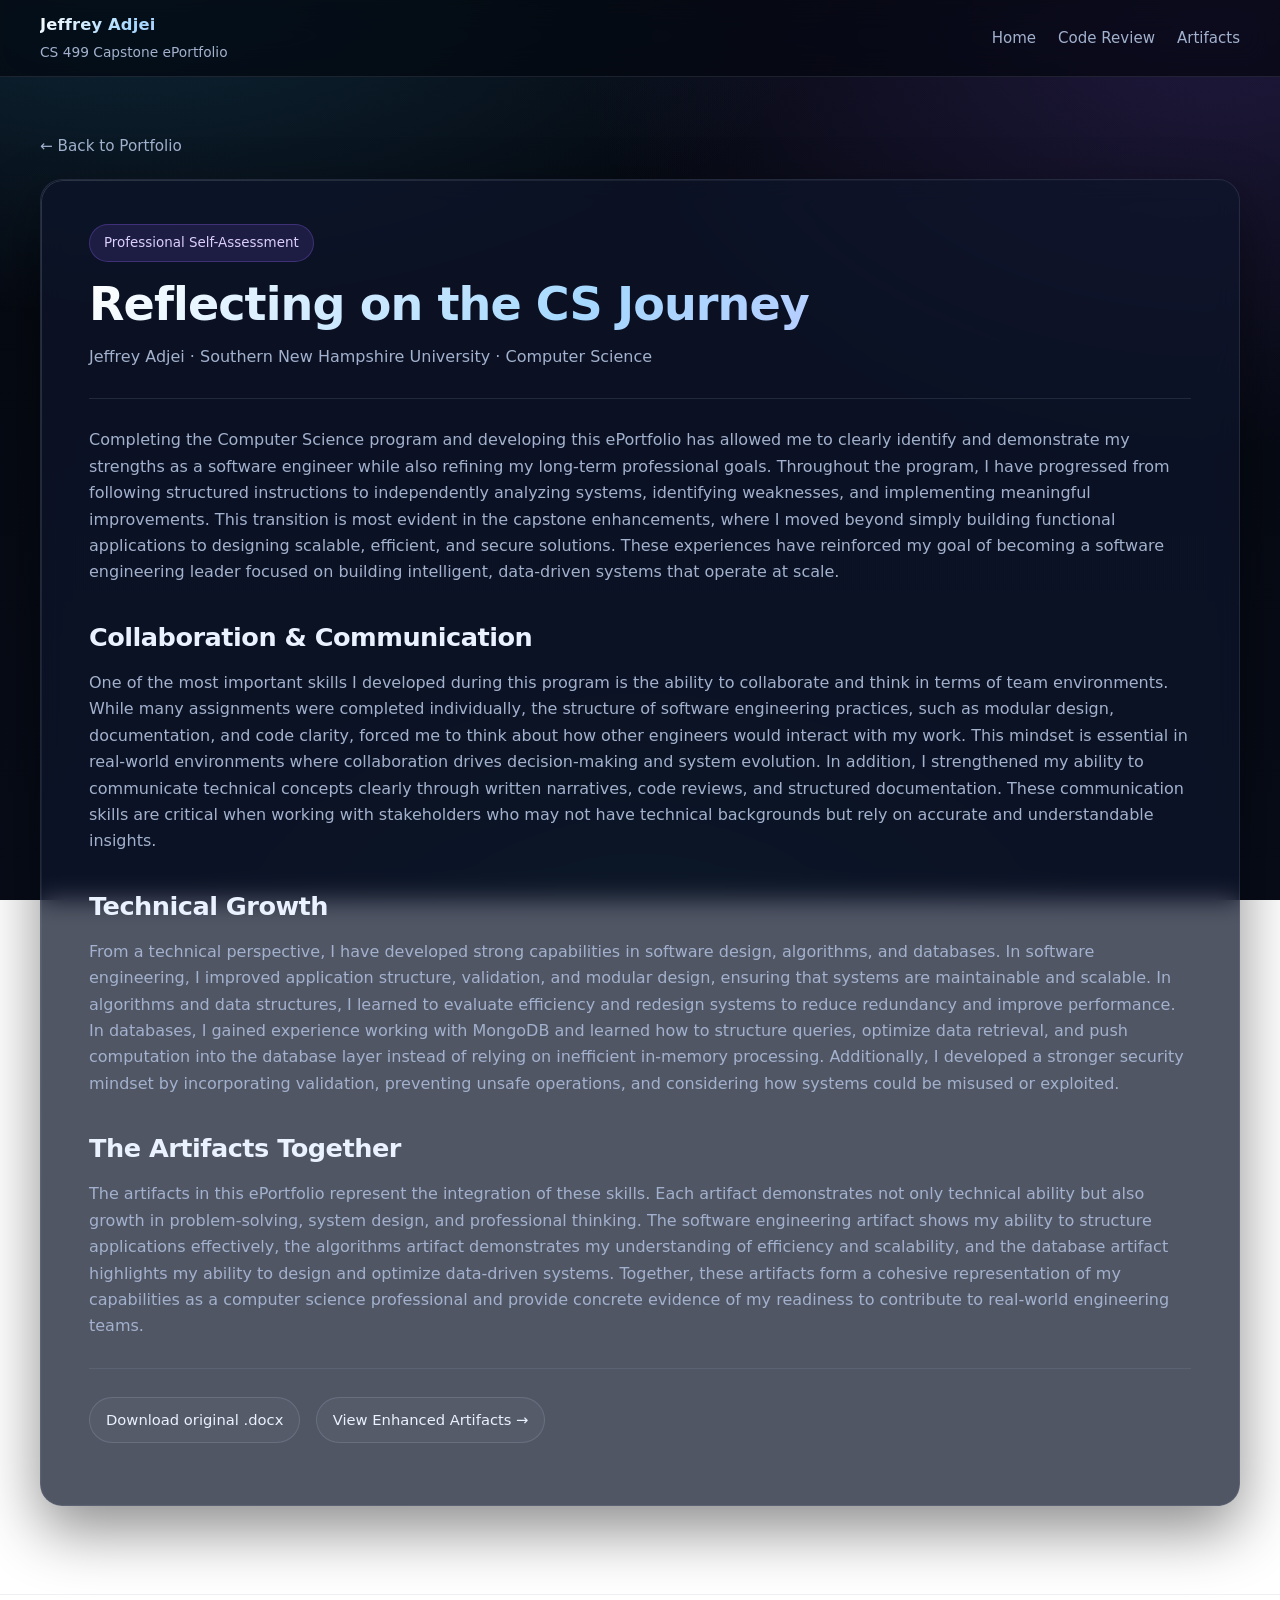
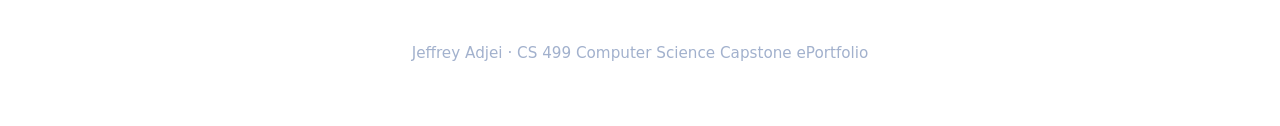
==== self-assessment/index.html @ 2548b48f "CS 499 Capstone ePortfolio — final organization and premium UI Organizes all final capstone material" ====
<!DOCTYPE html>
<html lang="en">
<head>
  <meta charset="UTF-8" />
  <meta name="viewport" content="width=device-width, initial-scale=1.0" />
  <title>Professional Self-Assessment · Jeffrey Adjei · CS 499</title>
  <link rel="stylesheet" href="../assets/css/shared.css" />
  <style>
    .page { padding: 56px 0 40px; }
    .page-card { padding: 44px 48px; }
    .eyebrow {
      display: inline-flex; align-items: center; gap: 8px;
      padding: 7px 14px; border-radius: 999px;
      background: rgba(139, 92, 246, 0.14);
      border: 1px solid rgba(139, 92, 246, 0.3);
      color: #dcd0ff; font-size: 0.84rem; margin-bottom: 18px;
    }
    .title-gradient {
      background: linear-gradient(135deg, #ffffff 0%, #a5d8ff 45%, #d0bfff 100%);
      -webkit-background-clip: text; background-clip: text; color: transparent;
    }
    .divider { height: 1px; background: var(--line); margin: 28px 0; }
    @media (max-width: 720px) { .page-card { padding: 28px; } }
  </style>
</head>
<body>
  <header class="topbar">
    <div class="container nav">
      <div class="brand"><strong>Jeffrey Adjei</strong><span>CS 499 Capstone ePortfolio</span></div>
      <nav class="nav-links">
        <a href="../index.html">Home</a>
        <a href="../index.html#code-review">Code Review</a>
        <a href="../index.html#artifacts">Artifacts</a>
      </nav>
    </div>
  </header>

  <main class="page">
    <div class="container">
      <a class="back-link" href="../index.html">← Back to Portfolio</a>
      <article class="glass-card page-card prose">
        <div class="eyebrow">Professional Self-Assessment</div>
        <h1 class="title-gradient">Reflecting on the CS Journey</h1>
        <p class="subtle">Jeffrey Adjei · Southern New Hampshire University · Computer Science</p>
        <div class="divider"></div>

        <p>
          Completing the Computer Science program and developing this ePortfolio has allowed me to clearly identify and demonstrate my strengths as a software engineer while also refining my long-term professional goals. Throughout the program, I have progressed from following structured instructions to independently analyzing systems, identifying weaknesses, and implementing meaningful improvements. This transition is most evident in the capstone enhancements, where I moved beyond simply building functional applications to designing scalable, efficient, and secure solutions. These experiences have reinforced my goal of becoming a software engineering leader focused on building intelligent, data-driven systems that operate at scale.
        </p>

        <h2>Collaboration &amp; Communication</h2>
        <p>
          One of the most important skills I developed during this program is the ability to collaborate and think in terms of team environments. While many assignments were completed individually, the structure of software engineering practices, such as modular design, documentation, and code clarity, forced me to think about how other engineers would interact with my work. This mindset is essential in real-world environments where collaboration drives decision-making and system evolution. In addition, I strengthened my ability to communicate technical concepts clearly through written narratives, code reviews, and structured documentation. These communication skills are critical when working with stakeholders who may not have technical backgrounds but rely on accurate and understandable insights.
        </p>

        <h2>Technical Growth</h2>
        <p>
          From a technical perspective, I have developed strong capabilities in software design, algorithms, and databases. In software engineering, I improved application structure, validation, and modular design, ensuring that systems are maintainable and scalable. In algorithms and data structures, I learned to evaluate efficiency and redesign systems to reduce redundancy and improve performance. In databases, I gained experience working with MongoDB and learned how to structure queries, optimize data retrieval, and push computation into the database layer instead of relying on inefficient in-memory processing. Additionally, I developed a stronger security mindset by incorporating validation, preventing unsafe operations, and considering how systems could be misused or exploited.
        </p>

        <h2>The Artifacts Together</h2>
        <p>
          The artifacts in this ePortfolio represent the integration of these skills. Each artifact demonstrates not only technical ability but also growth in problem-solving, system design, and professional thinking. The software engineering artifact shows my ability to structure applications effectively, the algorithms artifact demonstrates my understanding of efficiency and scalability, and the database artifact highlights my ability to design and optimize data-driven systems. Together, these artifacts form a cohesive representation of my capabilities as a computer science professional and provide concrete evidence of my readiness to contribute to real-world engineering teams.
        </p>

        <div class="divider"></div>
        <p>
          <a class="pill-link" href="professional-self-assessment.docx" download>Download original .docx</a>
          &nbsp;
          <a class="pill-link" href="../index.html#artifacts">View Enhanced Artifacts →</a>
        </p>
      </article>
    </div>
  </main>

  <footer class="footer">
    <div class="container">Jeffrey Adjei · CS 499 Computer Science Capstone ePortfolio</div>
  </footer>
</body>
</html>
---- assets/css/shared.css ----
:root {
  --bg: #05080f;
  --bg-soft: #0a1020;
  --surface: rgba(14, 22, 42, 0.72);
  --surface-2: rgba(20, 30, 56, 0.78);
  --line: rgba(148, 163, 184, 0.16);
  --line-strong: rgba(148, 163, 184, 0.28);
  --text: #eaf1ff;
  --muted: #a2b1cd;
  --muted-2: #7f8db0;
  --accent: #38bdf8;
  --accent-2: #8b5cf6;
  --accent-3: #22c55e;
  --accent-pink: #ec4899;
  --accent-amber: #f59e0b;
  --shadow: 0 24px 60px rgba(0, 0, 0, 0.45);
  --shadow-glow: 0 0 60px rgba(56, 189, 248, 0.2);
  --radius: 22px;
  --radius-sm: 14px;
  --max: 1200px;
}

* { box-sizing: border-box; }
html { scroll-behavior: smooth; }
body {
  margin: 0;
  font-family: "Inter", system-ui, -apple-system, "Segoe UI", Helvetica, Arial, sans-serif;
  color: var(--text);
  background:
    radial-gradient(1200px 600px at 10% -5%, rgba(56, 189, 248, 0.18), transparent 60%),
    radial-gradient(1000px 700px at 95% 0%, rgba(139, 92, 246, 0.20), transparent 65%),
    radial-gradient(800px 600px at 50% 110%, rgba(34, 197, 94, 0.10), transparent 60%),
    linear-gradient(180deg, #05080f 0%, #070c18 100%);
  background-attachment: fixed;
  line-height: 1.65;
  -webkit-font-smoothing: antialiased;
  min-height: 100vh;
}

a { color: inherit; text-decoration: none; }
img { max-width: 100%; display: block; }

.container {
  width: min(var(--max), calc(100% - 32px));
  margin: 0 auto;
}

.topbar {
  position: sticky;
  top: 0;
  z-index: 40;
  backdrop-filter: blur(16px) saturate(140%);
  -webkit-backdrop-filter: blur(16px) saturate(140%);
  background: rgba(5, 8, 15, 0.72);
  border-bottom: 1px solid var(--line);
}

.nav {
  min-height: 76px;
  display: flex;
  align-items: center;
  justify-content: space-between;
  gap: 20px;
}

.brand { display: flex; flex-direction: column; gap: 2px; }
.brand strong {
  font-size: 1.02rem;
  letter-spacing: 0.01em;
  background: linear-gradient(135deg, #ffffff 0%, #a5d8ff 50%, #d0bfff 100%);
  -webkit-background-clip: text;
  background-clip: text;
  color: transparent;
}
.brand span { font-size: 0.86rem; color: var(--muted); }

.nav-links { display: flex; gap: 22px; flex-wrap: wrap; }
.nav-links a {
  color: var(--muted);
  font-size: 0.94rem;
  position: relative;
  transition: color 0.2s ease;
}
.nav-links a::after {
  content: "";
  position: absolute;
  left: 0; right: 0; bottom: -6px;
  height: 2px;
  background: linear-gradient(90deg, var(--accent), var(--accent-2));
  border-radius: 2px;
  transform: scaleX(0);
  transform-origin: left;
  transition: transform 0.25s ease;
}
.nav-links a:hover { color: var(--text); }
.nav-links a:hover::after { transform: scaleX(1); }

.glass-card {
  background: var(--surface);
  border: 1px solid var(--line);
  border-radius: var(--radius);
  box-shadow: var(--shadow);
  backdrop-filter: blur(12px) saturate(120%);
  -webkit-backdrop-filter: blur(12px) saturate(120%);
  position: relative;
  overflow: hidden;
}
.glass-card::before {
  content: "";
  position: absolute;
  inset: 0;
  border-radius: inherit;
  padding: 1px;
  background: linear-gradient(135deg, rgba(255,255,255,0.14), rgba(255,255,255,0.02) 40%, rgba(255,255,255,0) 70%);
  -webkit-mask: linear-gradient(#000, #000) content-box, linear-gradient(#000, #000);
  mask: linear-gradient(#000, #000) content-box, linear-gradient(#000, #000);
  -webkit-mask-composite: xor;
  mask-composite: exclude;
  pointer-events: none;
}

.btn {
  display: inline-flex;
  align-items: center;
  justify-content: center;
  gap: 8px;
  min-height: 48px;
  padding: 0 20px;
  border-radius: 14px;
  font-weight: 600;
  font-size: 0.98rem;
  transition: transform 0.25s ease, box-shadow 0.25s ease, border-color 0.25s ease, background 0.25s ease;
  border: 1px solid transparent;
  cursor: pointer;
  position: relative;
  overflow: hidden;
}
.btn:hover { transform: translateY(-2px); }

.btn-primary {
  background: linear-gradient(135deg, var(--accent), var(--accent-2));
  color: white;
  box-shadow: 0 10px 30px rgba(56, 189, 248, 0.28), 0 0 0 1px rgba(255,255,255,0.08) inset;
}
.btn-primary:hover {
  box-shadow: 0 14px 40px rgba(56, 189, 248, 0.38), 0 0 0 1px rgba(255,255,255,0.14) inset;
}

.btn-secondary {
  border-color: var(--line-strong);
  color: var(--text);
  background: rgba(255, 255, 255, 0.04);
}
.btn-secondary:hover {
  background: rgba(255, 255, 255, 0.08);
  border-color: rgba(148, 163, 184, 0.4);
}

.pill-link {
  display: inline-flex;
  align-items: center;
  gap: 8px;
  border: 1px solid var(--line-strong);
  border-radius: 999px;
  padding: 10px 16px;
  font-size: 0.92rem;
  color: var(--text);
  background: rgba(255, 255, 255, 0.03);
  transition: all 0.22s ease;
}
.pill-link:hover {
  background: rgba(56, 189, 248, 0.12);
  border-color: rgba(56, 189, 248, 0.5);
  color: #e4f6ff;
  transform: translateY(-1px);
}
.pill-link svg { width: 14px; height: 14px; }

.subtle { color: var(--muted); }

.footer {
  padding: 46px 0 60px;
  color: var(--muted);
  text-align: center;
  font-size: 0.95rem;
  border-top: 1px solid var(--line);
  margin-top: 48px;
}

.back-link {
  display: inline-flex;
  align-items: center;
  gap: 8px;
  color: var(--muted);
  margin-bottom: 20px;
  font-size: 0.95rem;
  transition: color 0.2s ease;
}
.back-link:hover { color: var(--accent); }

h1, h2, h3 { letter-spacing: -0.02em; }
h1 { font-size: clamp(2rem, 3.6vw, 3.4rem); margin: 0 0 14px; line-height: 1.08; }
h2 { font-size: clamp(1.5rem, 2vw, 2.1rem); margin: 0 0 12px; }
h3 { font-size: 1.2rem; margin: 0 0 10px; }

.prose p { color: var(--muted); margin: 0 0 18px; }
.prose h2 { color: var(--text); margin: 30px 0 12px; }
.prose h3 { color: var(--text); margin: 24px 0 10px; }
.prose ul { color: var(--muted); margin: 0 0 18px; padding-left: 22px; }
.prose li { margin: 6px 0; }
.prose strong { color: var(--text); }

@media (max-width: 720px) {
  .nav { flex-direction: column; align-items: start; padding: 14px 0; }
  .nav-links { gap: 14px; }
}
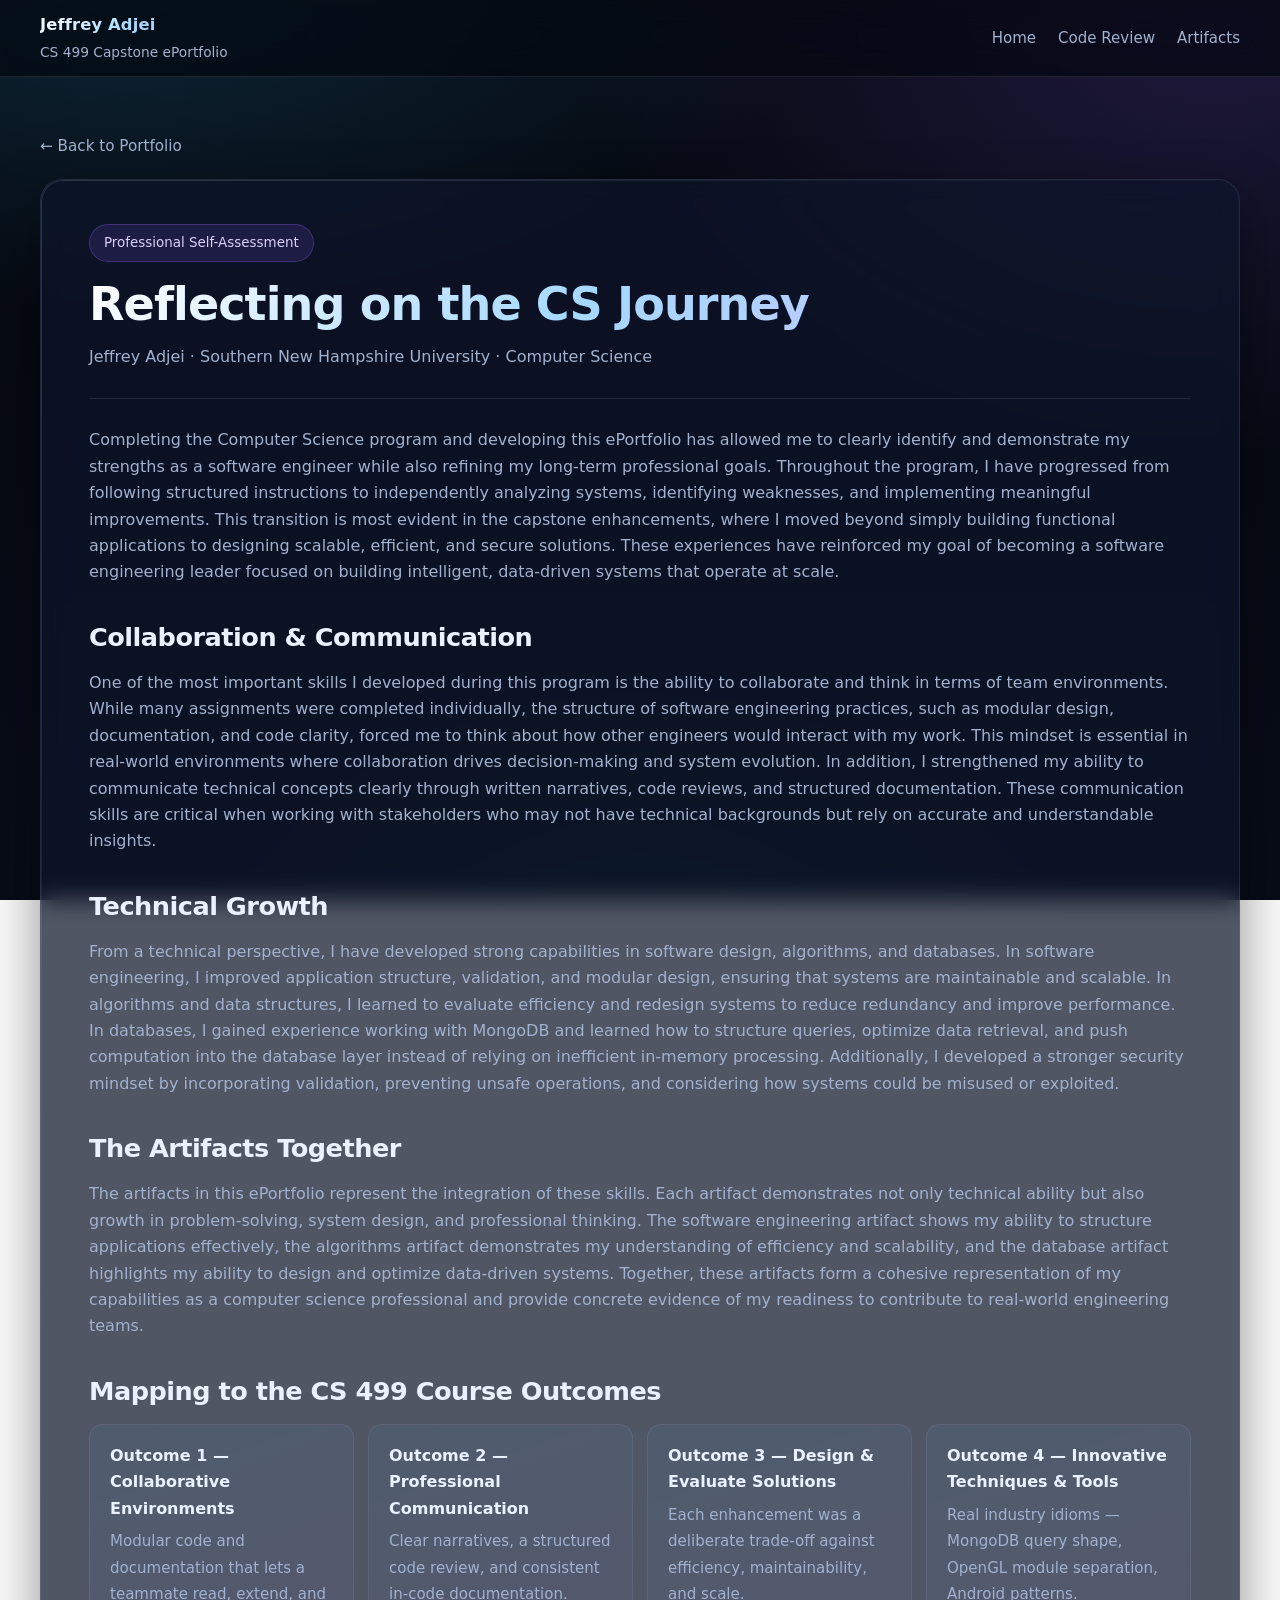
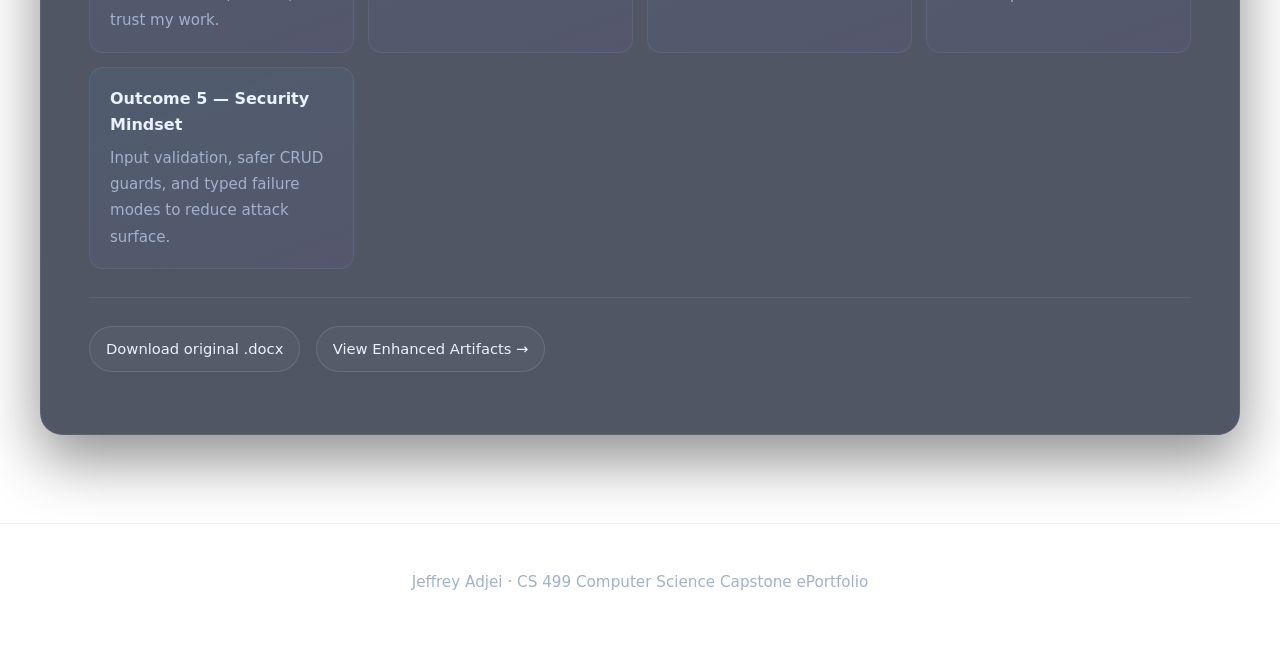
==== commit 4ccdb110: "Audit pass: rubric-complete narratives and explicit Program Outcomes - Expand each narrative (SE / A" ====
--- a/self-assessment/index.html
+++ b/self-assessment/index.html
@@ -20,7 +20,21 @@
       -webkit-background-clip: text; background-clip: text; color: transparent;
     }
     .divider { height: 1px; background: var(--line); margin: 28px 0; }
-    @media (max-width: 720px) { .page-card { padding: 28px; } }
+    .outcomes-grid {
+      display: grid;
+      grid-template-columns: repeat(auto-fit, minmax(240px, 1fr));
+      gap: 14px;
+      margin: 10px 0 4px;
+    }
+    .oc {
+      padding: 18px 20px;
+      border: 1px solid var(--line);
+      border-radius: 14px;
+      background: linear-gradient(160deg, rgba(56,189,248,0.06), rgba(139,92,246,0.05));
+    }
+    .oc strong { color: var(--text); display: block; margin-bottom: 6px; font-weight: 600; }
+    .oc span { color: var(--muted); font-size: 0.94rem; }
+    @media (max-width: 720px) { .page-card { padding: 28px 22px; } }
   </style>
 </head>
 <body>
@@ -63,6 +77,15 @@
           The artifacts in this ePortfolio represent the integration of these skills. Each artifact demonstrates not only technical ability but also growth in problem-solving, system design, and professional thinking. The software engineering artifact shows my ability to structure applications effectively, the algorithms artifact demonstrates my understanding of efficiency and scalability, and the database artifact highlights my ability to design and optimize data-driven systems. Together, these artifacts form a cohesive representation of my capabilities as a computer science professional and provide concrete evidence of my readiness to contribute to real-world engineering teams.
         </p>
 
+        <h2>Mapping to the CS 499 Course Outcomes</h2>
+        <div class="outcomes-grid">
+          <div class="oc"><strong>Outcome 1 — Collaborative Environments</strong><span>Modular code and documentation that lets a teammate read, extend, and trust my work.</span></div>
+          <div class="oc"><strong>Outcome 2 — Professional Communication</strong><span>Clear narratives, a structured code review, and consistent in-code documentation.</span></div>
+          <div class="oc"><strong>Outcome 3 — Design &amp; Evaluate Solutions</strong><span>Each enhancement was a deliberate trade-off against efficiency, maintainability, and scale.</span></div>
+          <div class="oc"><strong>Outcome 4 — Innovative Techniques &amp; Tools</strong><span>Real industry idioms — MongoDB query shape, OpenGL module separation, Android patterns.</span></div>
+          <div class="oc"><strong>Outcome 5 — Security Mindset</strong><span>Input validation, safer CRUD guards, and typed failure modes to reduce attack surface.</span></div>
+        </div>
+
         <div class="divider"></div>
         <p>
           <a class="pill-link" href="professional-self-assessment.docx" download>Download original .docx</a>
